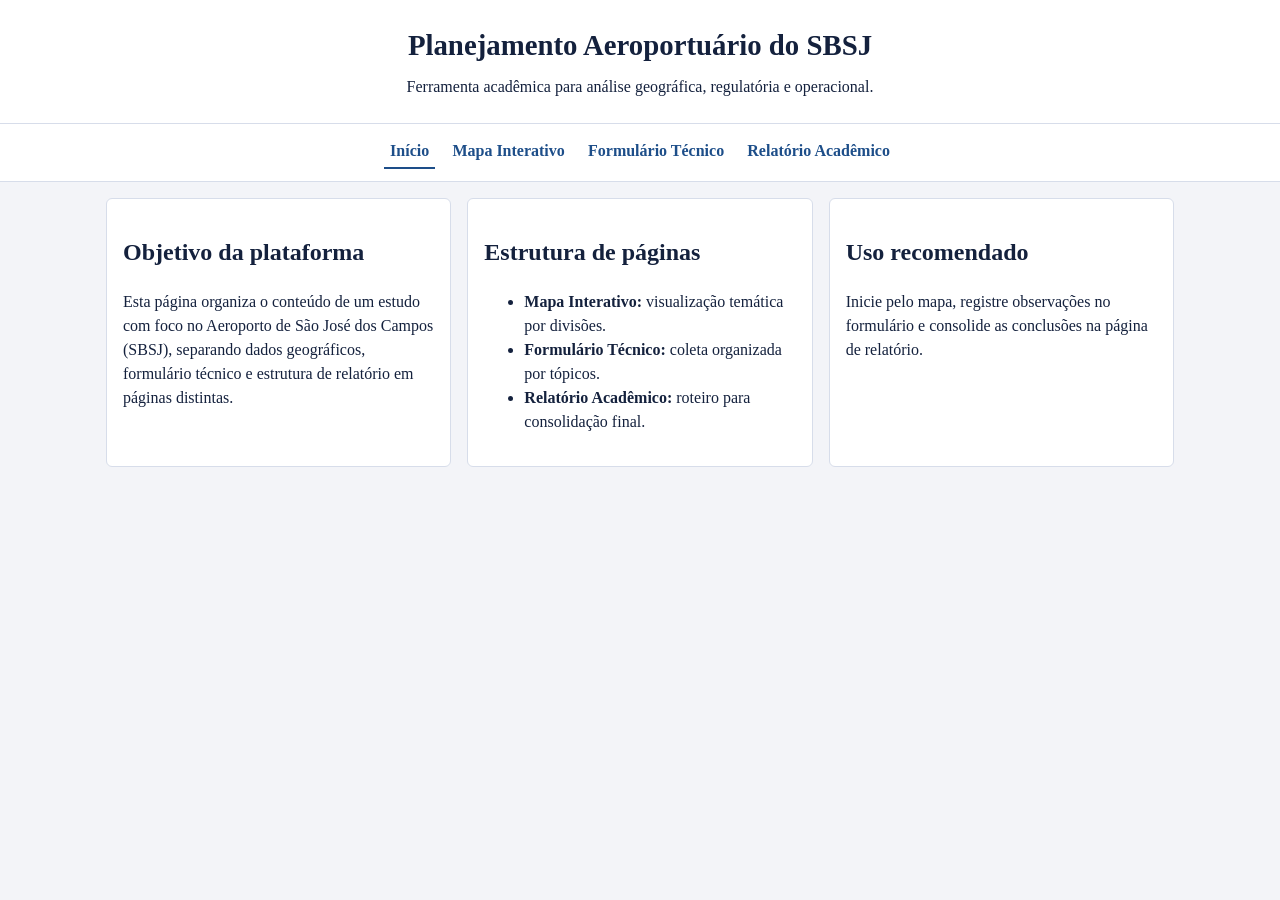
==== index.html @ b02fcdd8 "feat: add multi-page academic interactive SBSJ tool Agent-Logs-Url: https://github.com/BiellGG14/Apr" ====
<!DOCTYPE html>
<html lang="pt-BR">
  <head>
    <meta charset="UTF-8" />
    <meta name="viewport" content="width=device-width, initial-scale=1.0" />
    <title>Planejamento Aeroportuário SBSJ</title>
    <link rel="stylesheet" href="styles.css" />
  </head>
  <body>
    <header class="site-header">
      <h1>Planejamento Aeroportuário do SBSJ</h1>
      <p>Ferramenta acadêmica para análise geográfica, regulatória e operacional.</p>
    </header>

    <nav class="site-nav" aria-label="Navegação principal">
      <a href="index.html" aria-current="page">Início</a>
      <a href="mapa.html">Mapa Interativo</a>
      <a href="formulario.html">Formulário Técnico</a>
      <a href="relatorio.html">Relatório Acadêmico</a>
    </nav>

    <main class="content-grid">
      <section class="card">
        <h2>Objetivo da plataforma</h2>
        <p>
          Esta página organiza o conteúdo de um estudo com foco no Aeroporto de
          São José dos Campos (SBSJ), separando dados geográficos, formulário
          técnico e estrutura de relatório em páginas distintas.
        </p>
      </section>

      <section class="card">
        <h2>Estrutura de páginas</h2>
        <ul>
          <li><strong>Mapa Interativo:</strong> visualização temática por divisões.</li>
          <li><strong>Formulário Técnico:</strong> coleta organizada por tópicos.</li>
          <li><strong>Relatório Acadêmico:</strong> roteiro para consolidação final.</li>
        </ul>
      </section>

      <section class="card">
        <h2>Uso recomendado</h2>
        <p>
          Inicie pelo mapa, registre observações no formulário e consolide as
          conclusões na página de relatório.
        </p>
      </section>
    </main>
  </body>
</html>
---- styles.css ----
:root {
  --background: #f3f4f8;
  --surface: #ffffff;
  --text: #14213d;
  --accent: #1d4e89;
  --border: #d7ddea;
}

* {
  box-sizing: border-box;
}

body {
  margin: 0;
  font-family: "Times New Roman", Georgia, serif;
  background: var(--background);
  color: var(--text);
  line-height: 1.5;
}

.site-header {
  background: var(--surface);
  border-bottom: 1px solid var(--border);
  padding: 1.5rem 1rem;
  text-align: center;
}

.site-header h1 {
  margin: 0;
  font-size: 1.8rem;
}

.site-header p {
  margin: 0.5rem 0 0;
}

.site-nav {
  display: flex;
  flex-wrap: wrap;
  gap: 0.75rem;
  justify-content: center;
  background: var(--surface);
  padding: 0.75rem 1rem;
  border-bottom: 1px solid var(--border);
}

.site-nav a {
  text-decoration: none;
  color: var(--accent);
  font-weight: 700;
  padding: 0.2rem 0.35rem;
}

.site-nav a[aria-current="page"] {
  border-bottom: 2px solid var(--accent);
}

.content-grid,
.two-column-layout {
  max-width: 1100px;
  margin: 1rem auto;
  padding: 0 1rem;
  display: grid;
  gap: 1rem;
}

.content-grid {
  grid-template-columns: repeat(auto-fit, minmax(260px, 1fr));
}

.two-column-layout {
  grid-template-columns: 2fr 1fr;
}

.card {
  background: var(--surface);
  border: 1px solid var(--border);
  border-radius: 6px;
  padding: 1rem;
}

.map-card {
  min-height: 520px;
}

#map {
  width: 100%;
  height: 450px;
  border: 1px solid var(--border);
}

.form-container form {
  display: grid;
  gap: 1rem;
}

fieldset {
  border: 1px solid var(--border);
  padding: 0.8rem;
}

legend {
  font-weight: 700;
}

label {
  display: block;
  margin-bottom: 0.4rem;
}

textarea {
  width: 100%;
  resize: vertical;
  font: inherit;
}

button {
  justify-self: start;
  background: var(--accent);
  color: #ffffff;
  border: none;
  border-radius: 4px;
  padding: 0.5rem 1rem;
  cursor: pointer;
}

@media (max-width: 900px) {
  .two-column-layout {
    grid-template-columns: 1fr;
  }
}
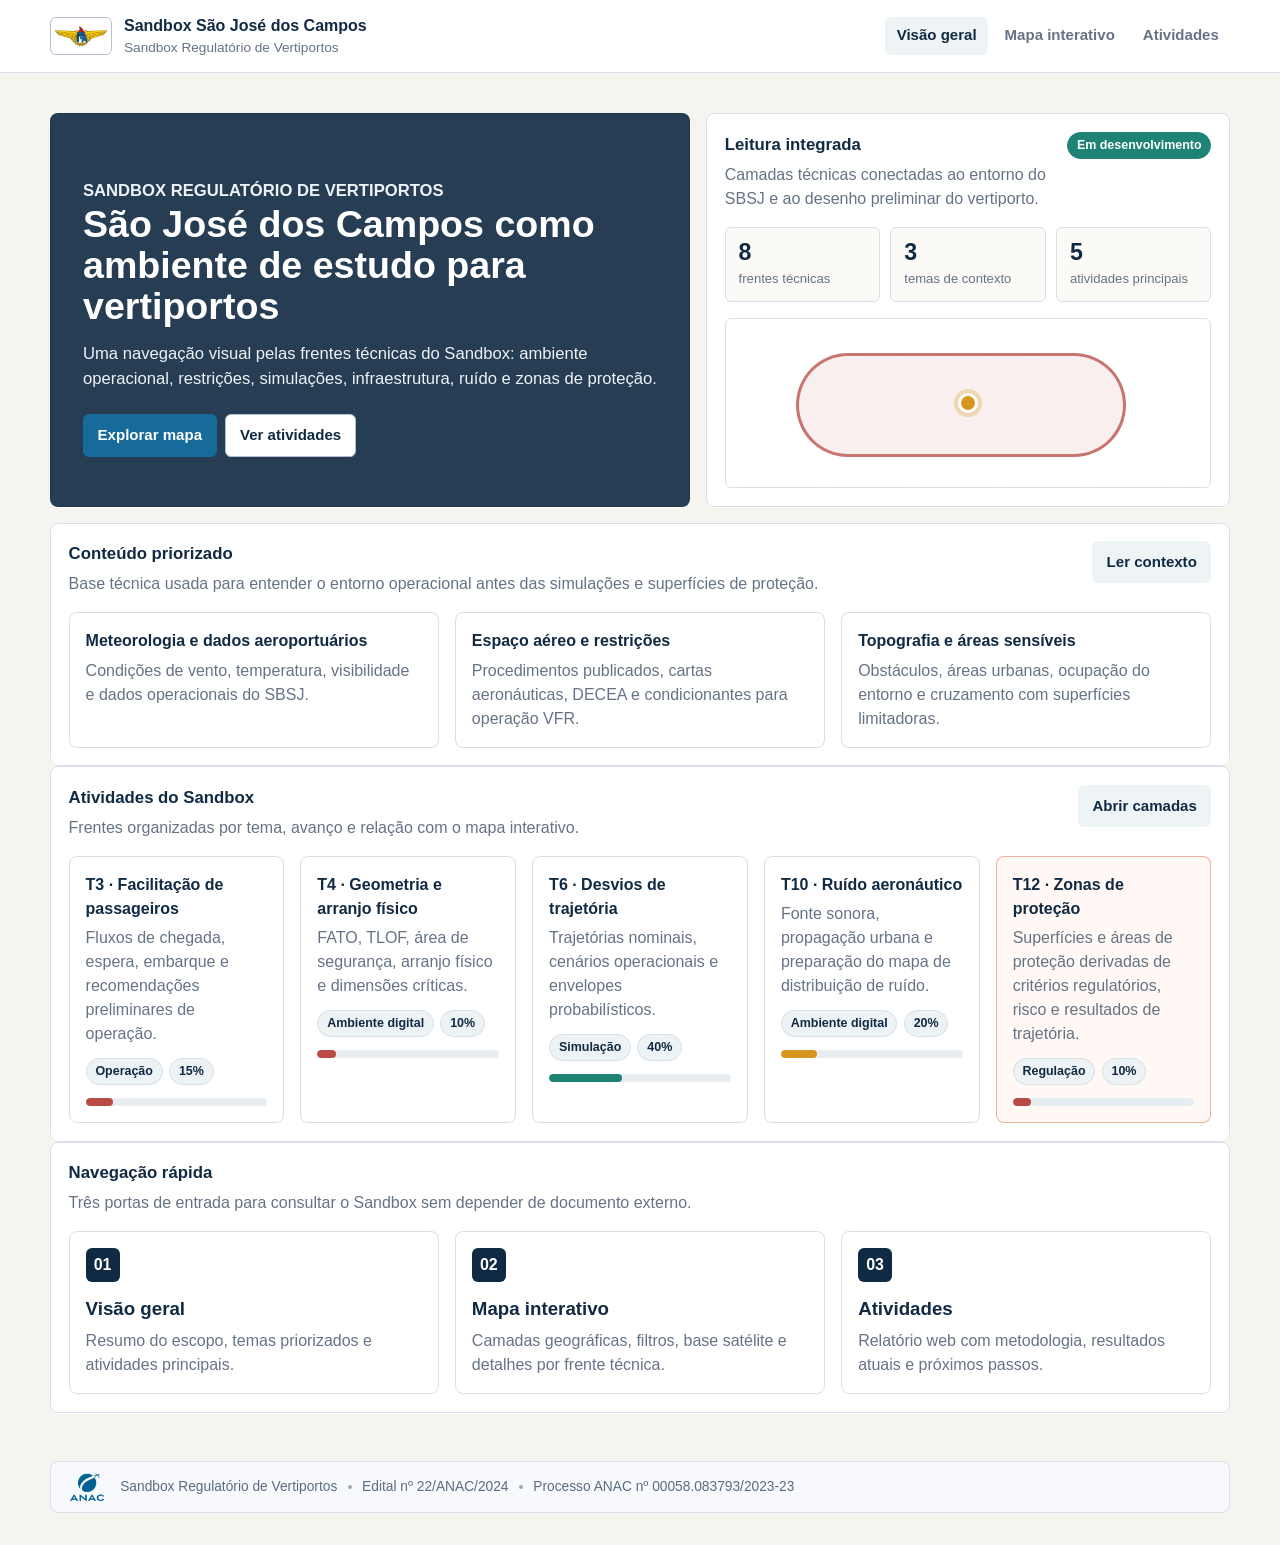
==== commit bd87722a: "Reestrutura site do Sandbox" ====
--- a/index.html
+++ b/index.html
@@ -3,48 +3,196 @@
   <head>
     <meta charset="UTF-8" />
     <meta name="viewport" content="width=device-width, initial-scale=1.0" />
-    <title>Planejamento Aeroportuário SBSJ</title>
-    <link rel="stylesheet" href="styles.css" />
+    <title>Sandbox São José dos Campos | ITA</title>
+    <meta
+      name="description"
+      content="Portal interativo do Sandbox Regulatório de Vertiportos em São José dos Campos."
+    />
+    <link rel="stylesheet" href="assets/css/styles.css" />
   </head>
   <body>
-    <header class="site-header">
-      <h1>Planejamento Aeroportuário do SBSJ</h1>
-      <p>Ferramenta acadêmica para análise geográfica, regulatória e operacional.</p>
+    <header class="topbar">
+      <a class="brand" href="index.html" aria-label="Página inicial">
+        <span class="brand-mark logo-mark">
+          <img src="assets/img/ita.png" alt="ITA" />
+        </span>
+        <span class="brand-text">
+          <span class="brand-title">Sandbox São José dos Campos</span>
+          <span class="brand-subtitle">Sandbox Regulatório de Vertiportos</span>
+        </span>
+      </a>
+
+      <nav class="site-nav" aria-label="Navegação principal">
+        <a href="index.html" aria-current="page">Visão geral</a>
+        <a href="mapa.html">Mapa interativo</a>
+        <a href="relatorio.html">Atividades</a>
+      </nav>
     </header>
 
-    <nav class="site-nav" aria-label="Navegação principal">
-      <a href="index.html" aria-current="page">Início</a>
-      <a href="mapa.html">Mapa Interativo</a>
-      <a href="formulario.html">Formulário Técnico</a>
-      <a href="relatorio.html">Relatório Acadêmico</a>
-    </nav>
+    <main class="page-shell">
+      <section class="executive-hero">
+        <div class="hero-copy">
+          <p class="eyebrow">Sandbox Regulatório de Vertiportos</p>
+          <h1>São José dos Campos como ambiente de estudo para vertiportos</h1>
+          <p>
+            Uma navegação visual pelas frentes técnicas do Sandbox: ambiente
+            operacional, restrições, simulações, infraestrutura, ruído e zonas
+            de proteção.
+          </p>
+          <div class="hero-actions">
+            <a class="button primary" href="mapa.html">Explorar mapa</a>
+            <a class="button secondary" href="relatorio.html">Ver atividades</a>
+          </div>
+        </div>
 
-    <main class="content-grid">
-      <section class="card">
-        <h2>Objetivo da plataforma</h2>
-        <p>
-          Esta página organiza o conteúdo de um estudo com foco no Aeroporto de
-          São José dos Campos (SBSJ), separando dados geográficos, formulário
-          técnico e estrutura de relatório em páginas distintas.
-        </p>
+        <aside class="hero-panel" aria-label="Resumo do Sandbox">
+          <div class="panel-heading">
+            <div>
+              <h2>Leitura integrada</h2>
+              <p>Camadas técnicas conectadas ao entorno do SBSJ e ao desenho preliminar do vertiporto.</p>
+            </div>
+            <span class="status-pill progress">Em desenvolvimento</span>
+          </div>
+
+          <div class="metric-grid">
+            <div class="metric">
+              <strong>8</strong>
+              <span>frentes técnicas</span>
+            </div>
+            <div class="metric">
+              <strong>3</strong>
+              <span>temas de contexto</span>
+            </div>
+            <div class="metric">
+              <strong>5</strong>
+              <span>atividades principais</span>
+            </div>
+          </div>
+
+          <div class="mini-map" aria-hidden="true"></div>
+        </aside>
       </section>
 
-      <section class="card">
-        <h2>Estrutura de páginas</h2>
-        <ul>
-          <li><strong>Mapa Interativo:</strong> visualização temática por divisões.</li>
-          <li><strong>Formulário Técnico:</strong> coleta organizada por tópicos.</li>
-          <li><strong>Relatório Acadêmico:</strong> roteiro para consolidação final.</li>
-        </ul>
+      <section class="surface-panel" aria-labelledby="temas-title">
+        <div class="panel-heading">
+          <div>
+            <h2 id="temas-title">Conteúdo priorizado</h2>
+            <p>Base técnica usada para entender o entorno operacional antes das simulações e superfícies de proteção.</p>
+          </div>
+          <a class="button ghost" href="relatorio.html#contexto">Ler contexto</a>
+        </div>
+
+        <div class="topic-grid">
+          <a class="topic-card link-card" href="mapa.html#meteorologia">
+            <h3>Meteorologia e dados aeroportuários</h3>
+            <p>Condições de vento, temperatura, visibilidade e dados operacionais do SBSJ.</p>
+          </a>
+          <a class="topic-card link-card" href="mapa.html#espaco-aereo">
+            <h3>Espaço aéreo e restrições</h3>
+            <p>Procedimentos publicados, cartas aeronáuticas, DECEA e condicionantes para operação VFR.</p>
+          </a>
+          <a class="topic-card link-card" href="mapa.html#topografia">
+            <h3>Topografia e áreas sensíveis</h3>
+            <p>Obstáculos, áreas urbanas, ocupação do entorno e cruzamento com superfícies limitadoras.</p>
+          </a>
+        </div>
       </section>
 
-      <section class="card">
-        <h2>Uso recomendado</h2>
-        <p>
-          Inicie pelo mapa, registre observações no formulário e consolide as
-          conclusões na página de relatório.
-        </p>
+      <section class="surface-panel" aria-labelledby="tarefas-title">
+        <div class="panel-heading">
+          <div>
+            <h2 id="tarefas-title">Atividades do Sandbox</h2>
+            <p>Frentes organizadas por tema, avanço e relação com o mapa interativo.</p>
+          </div>
+          <a class="button ghost" href="mapa.html">Abrir camadas</a>
+        </div>
+
+        <div class="task-grid">
+          <a class="task-card link-card" href="relatorio.html#t3">
+            <h3>T3 · Facilitação de passageiros</h3>
+            <p>Fluxos de chegada, espera, embarque e recomendações preliminares de operação.</p>
+            <div class="task-meta">
+              <span class="data-pill">Operação</span>
+              <span class="data-pill">15%</span>
+            </div>
+            <div class="progress-bar low"><span style="width: 15%"></span></div>
+          </a>
+
+          <a class="task-card link-card" href="relatorio.html#t4">
+            <h3>T4 · Geometria e arranjo físico</h3>
+            <p>FATO, TLOF, área de segurança, arranjo físico e dimensões críticas.</p>
+            <div class="task-meta">
+              <span class="data-pill">Ambiente digital</span>
+              <span class="data-pill">10%</span>
+            </div>
+            <div class="progress-bar low"><span style="width: 10%"></span></div>
+          </a>
+
+          <a class="task-card link-card" href="relatorio.html#t6">
+            <h3>T6 · Desvios de trajetória</h3>
+            <p>Trajetórias nominais, cenários operacionais e envelopes probabilísticos.</p>
+            <div class="task-meta">
+              <span class="data-pill">Simulação</span>
+              <span class="data-pill">40%</span>
+            </div>
+            <div class="progress-bar"><span style="width: 40%"></span></div>
+          </a>
+
+          <a class="task-card link-card" href="relatorio.html#t10">
+            <h3>T10 · Ruído aeronáutico</h3>
+            <p>Fonte sonora, propagação urbana e preparação do mapa de distribuição de ruído.</p>
+            <div class="task-meta">
+              <span class="data-pill">Ambiente digital</span>
+              <span class="data-pill">20%</span>
+            </div>
+            <div class="progress-bar warn"><span style="width: 20%"></span></div>
+          </a>
+
+          <a class="task-card link-card task-card-featured" href="relatorio.html#t12">
+            <h3>T12 · Zonas de proteção</h3>
+            <p>Superfícies e áreas de proteção derivadas de critérios regulatórios, risco e resultados de trajetória.</p>
+            <div class="task-meta">
+              <span class="data-pill">Regulação</span>
+              <span class="data-pill">10%</span>
+            </div>
+            <div class="progress-bar low"><span style="width: 10%"></span></div>
+          </a>
+        </div>
+      </section>
+
+      <section class="surface-panel" aria-labelledby="navegacao-title">
+        <div class="panel-heading">
+          <div>
+            <h2 id="navegacao-title">Navegação rápida</h2>
+            <p>Três portas de entrada para consultar o Sandbox sem depender de documento externo.</p>
+          </div>
+        </div>
+
+        <div class="section-grid">
+          <a class="nav-card link-card" href="index.html">
+            <span>01</span>
+            <h3>Visão geral</h3>
+            <p>Resumo do escopo, temas priorizados e atividades principais.</p>
+          </a>
+          <a class="nav-card link-card" href="mapa.html">
+            <span>02</span>
+            <h3>Mapa interativo</h3>
+            <p>Camadas geográficas, filtros, base satélite e detalhes por frente técnica.</p>
+          </a>
+          <a class="nav-card link-card" href="relatorio.html">
+            <span>03</span>
+            <h3>Atividades</h3>
+            <p>Relatório web com metodologia, resultados atuais e próximos passos.</p>
+          </a>
+        </div>
       </section>
     </main>
+
+    <footer class="site-footer institutional-footer">
+      <img src="assets/img/anac.png" alt="ANAC" />
+      <span>Sandbox Regulatório de Vertiportos</span>
+      <span>Edital nº 22/ANAC/2024</span>
+      <span>Processo ANAC nº 00058.083793/2023-23</span>
+    </footer>
   </body>
 </html>
--- a/assets/css/styles.css
+++ b/assets/css/styles.css
@@ -0,0 +1,1164 @@
+:root {
+  --paper: #f6f4ef;
+  --surface: #ffffff;
+  --surface-soft: #fbfaf7;
+  --ink: #17202c;
+  --muted: #667385;
+  --navy: #112a43;
+  --blue: #176b9b;
+  --teal: #1e8274;
+  --amber: #d7971e;
+  --red: #b94b45;
+  --green: #4f7d3f;
+  --line: #d9dee8;
+  --line-strong: #b7c0cf;
+  --shadow: 0 18px 42px rgba(20, 32, 45, 0.11);
+  --radius: 8px;
+  --radius-sm: 6px;
+  --content: 1180px;
+}
+
+* {
+  box-sizing: border-box;
+}
+
+html {
+  min-height: 100%;
+}
+
+body {
+  margin: 0;
+  min-height: 100%;
+  font-family: Arial, Helvetica, sans-serif;
+  color: var(--ink);
+  background: var(--paper);
+  line-height: 1.5;
+  letter-spacing: 0;
+}
+
+body.map-page {
+  overflow-x: hidden;
+}
+
+a {
+  color: inherit;
+}
+
+p,
+h1,
+h2,
+h3 {
+  overflow-wrap: anywhere;
+}
+
+.topbar {
+  position: sticky;
+  top: 0;
+  z-index: 600;
+  display: flex;
+  align-items: center;
+  justify-content: space-between;
+  gap: 1rem;
+  min-height: 70px;
+  padding: 0.85rem max(1rem, calc((100vw - var(--content)) / 2));
+  background: rgba(255, 255, 255, 0.96);
+  border-bottom: 1px solid var(--line);
+  backdrop-filter: blur(10px);
+}
+
+.brand {
+  display: inline-flex;
+  align-items: center;
+  gap: 0.75rem;
+  min-width: 0;
+  text-decoration: none;
+}
+
+.brand-mark {
+  display: grid;
+  place-items: center;
+  width: 42px;
+  height: 42px;
+  flex: 0 0 auto;
+  border: 1px solid var(--line-strong);
+  border-radius: var(--radius-sm);
+  color: #ffffff;
+  background: var(--navy);
+  font-weight: 800;
+}
+
+.brand-mark.logo-mark {
+  width: 62px;
+  height: 38px;
+  padding: 0.25rem;
+  overflow: hidden;
+  background: #ffffff;
+}
+
+.brand-mark.logo-mark img {
+  display: block;
+  width: 100%;
+  height: 100%;
+  object-fit: contain;
+}
+
+.brand-text {
+  display: grid;
+  min-width: 0;
+}
+
+.brand-title {
+  font-weight: 800;
+  color: var(--navy);
+  white-space: nowrap;
+}
+
+.brand-subtitle {
+  color: var(--muted);
+  font-size: 0.85rem;
+  white-space: nowrap;
+}
+
+.site-nav {
+  display: flex;
+  align-items: center;
+  justify-content: flex-end;
+  gap: 0.35rem;
+  min-width: 0;
+}
+
+.site-nav a {
+  min-height: 38px;
+  padding: 0.45rem 0.7rem;
+  border-radius: var(--radius-sm);
+  color: var(--muted);
+  font-size: 0.94rem;
+  font-weight: 700;
+  text-decoration: none;
+  white-space: nowrap;
+}
+
+.site-nav a:hover,
+.site-nav a[aria-current="page"] {
+  color: var(--navy);
+  background: #eef3f6;
+}
+
+.link-card {
+  color: inherit;
+  text-decoration: none;
+  transition: transform 160ms ease, border-color 160ms ease, box-shadow 160ms ease;
+}
+
+.link-card:hover {
+  border-color: var(--blue);
+  box-shadow: 0 12px 28px rgba(20, 32, 45, 0.1);
+  transform: translateY(-2px);
+}
+
+.page-shell {
+  width: min(var(--content), calc(100% - 2rem));
+  margin: 0 auto;
+  padding: 1.4rem 0 3rem;
+}
+
+.page-shell.narrow {
+  width: min(980px, calc(100% - 2rem));
+}
+
+.executive-hero {
+  display: grid;
+  grid-template-columns: minmax(0, 1.1fr) minmax(320px, 0.9fr);
+  gap: 1rem;
+  align-items: stretch;
+  padding: 1.15rem 0 1rem;
+}
+
+.hero-copy,
+.hero-panel,
+.surface-panel,
+.map-sidebar,
+.map-details,
+.form-section,
+.pdf-panel,
+.report-summary,
+.task-card,
+.topic-card,
+.timeline-card {
+  background: var(--surface);
+  border: 1px solid var(--line);
+  border-radius: var(--radius);
+  box-shadow: 0 1px 0 rgba(255, 255, 255, 0.7);
+}
+
+.hero-copy {
+  display: grid;
+  align-content: center;
+  min-height: 360px;
+  padding: 2rem;
+  color: #ffffff;
+  background-color: rgba(17, 42, 67, 0.9);
+  background-image: url("https://tile.openstreetmap.org/13/3054/4658.png");
+  background-blend-mode: multiply;
+  background-size: cover;
+  background-position: center;
+  border-color: rgba(17, 42, 67, 0.35);
+}
+
+.eyebrow {
+  margin: 0 0 0.8rem;
+  color: #dce7ef;
+  font-size: 0.78rem;
+  font-weight: 800;
+  text-transform: uppercase;
+}
+
+.hero-copy h1,
+.page-intro h1,
+.map-title h1,
+.report-hero h1 {
+  margin: 0;
+  color: inherit;
+  font-size: 2.35rem;
+  line-height: 1.08;
+}
+
+.hero-copy p {
+  max-width: 680px;
+  margin: 1rem 0 0;
+  color: #edf3f7;
+  font-size: 1.04rem;
+}
+
+.hero-actions,
+.action-row,
+.toolbar-actions {
+  display: flex;
+  flex-wrap: wrap;
+  gap: 0.55rem;
+  align-items: center;
+}
+
+.hero-actions {
+  margin-top: 1.4rem;
+}
+
+.button,
+button {
+  display: inline-flex;
+  align-items: center;
+  justify-content: center;
+  min-height: 38px;
+  padding: 0.55rem 0.85rem;
+  border: 1px solid transparent;
+  border-radius: var(--radius-sm);
+  font: inherit;
+  font-size: 0.94rem;
+  font-weight: 800;
+  text-decoration: none;
+  cursor: pointer;
+}
+
+.button.primary,
+button.primary {
+  color: #ffffff;
+  background: var(--blue);
+}
+
+.button.secondary,
+button.secondary {
+  color: var(--navy);
+  background: #ffffff;
+  border-color: var(--line-strong);
+}
+
+.button.ghost,
+button.ghost {
+  color: var(--navy);
+  background: #eef3f6;
+}
+
+.button:hover,
+button:hover {
+  filter: brightness(0.97);
+}
+
+.hero-panel {
+  display: grid;
+  gap: 1rem;
+  padding: 1.1rem;
+}
+
+.panel-heading {
+  display: flex;
+  align-items: flex-start;
+  justify-content: space-between;
+  gap: 1rem;
+}
+
+.panel-heading h2,
+.surface-panel h2,
+.map-sidebar h2,
+.map-details h2,
+.form-section h2,
+.pdf-panel h2,
+.report-summary h2 {
+  margin: 0;
+  color: var(--navy);
+  font-size: 1.05rem;
+}
+
+.panel-heading p,
+.surface-panel p,
+.topic-card p,
+.task-card p,
+.timeline-card p,
+.report-summary p,
+.form-section p {
+  margin: 0.35rem 0 0;
+  color: var(--muted);
+}
+
+.status-pill,
+.data-pill {
+  display: inline-flex;
+  align-items: center;
+  min-height: 26px;
+  padding: 0.2rem 0.55rem;
+  border-radius: 999px;
+  color: var(--navy);
+  background: #edf2f5;
+  border: 1px solid var(--line);
+  font-size: 0.78rem;
+  font-weight: 800;
+  white-space: nowrap;
+}
+
+.status-pill.progress {
+  color: #ffffff;
+  background: var(--teal);
+  border-color: var(--teal);
+}
+
+.metric-grid {
+  display: grid;
+  grid-template-columns: repeat(3, 1fr);
+  gap: 0.65rem;
+}
+
+.metric {
+  min-width: 0;
+  padding: 0.8rem;
+  border: 1px solid var(--line);
+  border-radius: var(--radius-sm);
+  background: var(--surface-soft);
+}
+
+.metric strong {
+  display: block;
+  color: var(--navy);
+  font-size: 1.45rem;
+  line-height: 1;
+}
+
+.metric span {
+  display: block;
+  margin-top: 0.3rem;
+  color: var(--muted);
+  font-size: 0.82rem;
+}
+
+.mini-map {
+  position: relative;
+  min-height: 170px;
+  overflow: hidden;
+  border: 1px solid var(--line);
+  border-radius: var(--radius-sm);
+  background:
+    linear-gradient(90deg, rgba(255, 255, 255, 0.78), rgba(255, 255, 255, 0.52)),
+    url("https://tile.openstreetmap.org/12/1527/2329.png");
+  background-size: cover;
+  background-position: center;
+}
+
+.mini-map::before,
+.mini-map::after {
+  position: absolute;
+  content: "";
+  border-radius: 999px;
+}
+
+.mini-map::before {
+  inset: 34px 84px 30px 70px;
+  border: 3px solid rgba(185, 75, 69, 0.75);
+  background: rgba(185, 75, 69, 0.09);
+}
+
+.mini-map::after {
+  width: 14px;
+  height: 14px;
+  left: 50%;
+  top: 50%;
+  background: var(--amber);
+  border: 3px solid #ffffff;
+  box-shadow: 0 0 0 4px rgba(215, 151, 30, 0.28);
+  transform: translate(-50%, -50%);
+}
+
+.surface-panel {
+  padding: 1.1rem;
+}
+
+.section-grid,
+.topic-grid,
+.task-grid,
+.timeline-grid {
+  display: grid;
+  gap: 1rem;
+}
+
+.section-grid {
+  grid-template-columns: repeat(3, minmax(0, 1fr));
+  margin-top: 1rem;
+}
+
+.topic-grid {
+  grid-template-columns: repeat(3, minmax(0, 1fr));
+  margin-top: 1rem;
+}
+
+.task-grid {
+  grid-template-columns: repeat(auto-fit, minmax(210px, 1fr));
+  margin-top: 1rem;
+}
+
+.timeline-grid {
+  grid-template-columns: repeat(5, minmax(0, 1fr));
+  margin-top: 1rem;
+}
+
+.nav-card {
+  min-height: 160px;
+  padding: 1rem;
+  background: var(--surface);
+  border: 1px solid var(--line);
+  border-radius: var(--radius);
+}
+
+.nav-card span {
+  display: inline-grid;
+  place-items: center;
+  width: 34px;
+  height: 34px;
+  margin-bottom: 0.8rem;
+  border-radius: var(--radius-sm);
+  color: #ffffff;
+  background: var(--navy);
+  font-weight: 800;
+}
+
+.nav-card h3 {
+  margin: 0;
+  color: var(--navy);
+}
+
+.nav-card p {
+  margin: 0.4rem 0 0;
+  color: var(--muted);
+}
+
+.topic-card,
+.task-card,
+.timeline-card {
+  padding: 1rem;
+}
+
+.task-card-featured {
+  border-color: rgba(224, 91, 42, 0.45);
+  background: #fff8f4;
+}
+
+.topic-card h3,
+.task-card h3,
+.timeline-card h3 {
+  margin: 0;
+  color: var(--navy);
+  font-size: 1rem;
+}
+
+.task-meta {
+  display: flex;
+  flex-wrap: wrap;
+  gap: 0.4rem;
+  margin-top: 0.75rem;
+}
+
+.progress-bar {
+  height: 8px;
+  margin-top: 0.8rem;
+  overflow: hidden;
+  border-radius: 999px;
+  background: #e8edf2;
+}
+
+.progress-bar span {
+  display: block;
+  height: 100%;
+  border-radius: inherit;
+  background: var(--teal);
+}
+
+.progress-bar.warn span {
+  background: var(--amber);
+}
+
+.progress-bar.low span {
+  background: var(--red);
+}
+
+.map-shell {
+  display: grid;
+  gap: 0.9rem;
+  width: min(1500px, calc(100% - 1.2rem));
+  margin: 0 auto;
+  padding: 0.9rem 0 1.2rem;
+}
+
+.map-toolbar {
+  display: flex;
+  align-items: center;
+  justify-content: space-between;
+  gap: 1rem;
+  padding: 0.8rem 0.9rem;
+  background: var(--surface);
+  border: 1px solid var(--line);
+  border-radius: var(--radius);
+}
+
+.map-title h1 {
+  font-size: 1.35rem;
+}
+
+.map-title p {
+  margin: 0.15rem 0 0;
+  color: var(--muted);
+  font-size: 0.92rem;
+}
+
+.map-workspace {
+  display: grid;
+  grid-template-columns: 310px minmax(0, 1fr);
+  gap: 0.8rem;
+  align-items: stretch;
+}
+
+.map-sidebar,
+.map-details {
+  min-height: 0;
+  padding: 0.95rem;
+}
+
+.map-main {
+  display: grid;
+  gap: 0.8rem;
+  min-width: 0;
+}
+
+.map-stage {
+  position: relative;
+  min-width: 0;
+  min-height: 620px;
+  overflow: hidden;
+  border: 1px solid var(--line-strong);
+  border-radius: var(--radius);
+  background: #dbe3e9;
+  box-shadow: var(--shadow);
+}
+
+#map {
+  width: 100%;
+  height: calc(100vh - 210px);
+  min-height: 620px;
+  background: #dbe3e9;
+}
+
+.map-status-strip {
+  position: absolute;
+  left: 0.75rem;
+  bottom: 0.75rem;
+  z-index: 450;
+  display: flex;
+  flex-wrap: wrap;
+  gap: 0.4rem;
+  max-width: calc(100% - 1.5rem);
+}
+
+.map-badge {
+  display: inline-flex;
+  align-items: center;
+  min-height: 30px;
+  padding: 0.25rem 0.55rem;
+  border: 1px solid rgba(17, 42, 67, 0.16);
+  border-radius: var(--radius-sm);
+  color: var(--navy);
+  background: rgba(255, 255, 255, 0.93);
+  font-size: 0.82rem;
+  font-weight: 800;
+}
+
+.filter-bar {
+  display: grid;
+  grid-template-columns: repeat(2, minmax(0, 1fr));
+  gap: 0.4rem;
+  margin: 0.9rem 0;
+}
+
+.filter-bar button {
+  width: 100%;
+  min-height: 34px;
+  padding: 0.35rem 0.5rem;
+  color: var(--muted);
+  background: #f2f5f8;
+  border-color: var(--line);
+  font-size: 0.82rem;
+}
+
+.filter-bar button.is-active {
+  color: #ffffff;
+  background: var(--navy);
+  border-color: var(--navy);
+}
+
+.layer-list {
+  display: grid;
+  gap: 0.55rem;
+  max-height: calc(100vh - 330px);
+  min-height: 260px;
+  overflow: auto;
+  padding-right: 0.2rem;
+}
+
+.layer-card {
+  display: grid;
+  grid-template-columns: 18px minmax(0, 1fr);
+  gap: 0.55rem;
+  align-items: start;
+  padding: 0.72rem;
+  border: 1px solid var(--line);
+  border-radius: var(--radius-sm);
+  background: var(--surface-soft);
+}
+
+.layer-card.is-selected {
+  border-color: var(--blue);
+  box-shadow: inset 4px 0 0 var(--blue);
+}
+
+.layer-card input {
+  width: 18px;
+  height: 18px;
+  margin: 0.15rem 0 0;
+  accent-color: var(--blue);
+}
+
+.layer-card h3 {
+  margin: 0;
+  color: var(--navy);
+  font-size: 0.9rem;
+}
+
+.layer-card p {
+  margin: 0.2rem 0 0;
+  color: var(--muted);
+  font-size: 0.8rem;
+}
+
+.layer-color {
+  display: inline-block;
+  width: 0.8rem;
+  height: 0.8rem;
+  margin-right: 0.35rem;
+  border-radius: 3px;
+  vertical-align: -0.1rem;
+}
+
+.layer-card button {
+  min-height: 30px;
+  margin-top: 0.5rem;
+  padding: 0.25rem 0.55rem;
+  color: var(--navy);
+  background: #ffffff;
+  border-color: var(--line);
+  font-size: 0.78rem;
+}
+
+.details-header {
+  display: grid;
+  gap: 0.45rem;
+  padding-bottom: 0.8rem;
+  border-bottom: 1px solid var(--line);
+}
+
+.details-header h2 {
+  font-size: 1.15rem;
+}
+
+.details-meta {
+  display: flex;
+  flex-wrap: wrap;
+  gap: 0.35rem;
+}
+
+.details-body {
+  display: grid;
+  grid-template-columns: repeat(3, minmax(0, 1fr));
+  gap: 1rem;
+  margin-top: 1rem;
+}
+
+.details-body button {
+  align-self: start;
+  grid-column: 1 / -1;
+  justify-self: start;
+}
+
+.detail-block h3 {
+  margin: 0 0 0.4rem;
+  color: var(--navy);
+  font-size: 0.95rem;
+}
+
+.detail-block p,
+.detail-block li {
+  color: var(--muted);
+  font-size: 0.9rem;
+}
+
+.detail-block p {
+  margin: 0;
+}
+
+.detail-block ul {
+  display: grid;
+  gap: 0.35rem;
+  margin: 0;
+  padding-left: 1.05rem;
+}
+
+.leaflet-popup-content {
+  margin: 0.65rem 0.8rem;
+  color: var(--ink);
+  font-family: Arial, Helvetica, sans-serif;
+}
+
+.leaflet-popup-content strong {
+  color: var(--navy);
+}
+
+.page-intro,
+.report-hero {
+  display: grid;
+  gap: 0.8rem;
+  padding: 1.4rem;
+  color: #ffffff;
+  background: var(--navy);
+  border-radius: var(--radius);
+}
+
+.page-intro p,
+.report-hero p {
+  max-width: 840px;
+  margin: 0;
+  color: #edf3f7;
+}
+
+.technical-form {
+  display: grid;
+  gap: 1rem;
+  margin-top: 1rem;
+}
+
+.form-grid {
+  display: grid;
+  grid-template-columns: repeat(2, minmax(0, 1fr));
+  gap: 1rem;
+}
+
+.form-section {
+  display: grid;
+  gap: 0.75rem;
+  padding: 1rem;
+}
+
+fieldset.form-section {
+  margin: 0;
+}
+
+.field-row {
+  display: grid;
+  gap: 0.35rem;
+}
+
+label,
+legend {
+  color: var(--navy);
+  font-weight: 800;
+}
+
+label {
+  font-size: 0.9rem;
+}
+
+textarea,
+input,
+select {
+  width: 100%;
+  border: 1px solid var(--line-strong);
+  border-radius: var(--radius-sm);
+  color: var(--ink);
+  background: #ffffff;
+  font: inherit;
+}
+
+textarea {
+  min-height: 130px;
+  padding: 0.65rem;
+  resize: vertical;
+}
+
+input,
+select {
+  min-height: 38px;
+  padding: 0.45rem 0.55rem;
+}
+
+#form-status {
+  min-height: 24px;
+  margin: 0;
+  color: var(--teal);
+  font-weight: 800;
+}
+
+.report-layout {
+  display: grid;
+  grid-template-columns: minmax(0, 0.78fr) minmax(420px, 1.22fr);
+  gap: 1rem;
+  margin-top: 1rem;
+}
+
+.report-summary,
+.pdf-panel {
+  padding: 1rem;
+}
+
+.report-list {
+  display: grid;
+  gap: 0.7rem;
+  margin-top: 0.9rem;
+}
+
+.report-item {
+  padding: 0.8rem;
+  border: 1px solid var(--line);
+  border-radius: var(--radius-sm);
+  background: var(--surface-soft);
+}
+
+.report-item h3 {
+  margin: 0;
+  color: var(--navy);
+  font-size: 0.95rem;
+}
+
+.report-item p {
+  margin: 0.25rem 0 0;
+  color: var(--muted);
+  font-size: 0.88rem;
+}
+
+.pdf-frame {
+  width: 100%;
+  height: 690px;
+  margin-top: 0.9rem;
+  border: 1px solid var(--line-strong);
+  border-radius: var(--radius-sm);
+  background: #ffffff;
+}
+
+.report-page {
+  width: min(1240px, calc(100% - 2rem));
+}
+
+.report-reader {
+  display: grid;
+  grid-template-columns: 270px minmax(0, 1fr);
+  gap: 1rem;
+  align-items: start;
+  margin-top: 1rem;
+}
+
+.report-nav {
+  position: sticky;
+  top: 88px;
+  display: grid;
+  gap: 0.25rem;
+  padding: 1rem;
+  background: var(--surface);
+  border: 1px solid var(--line);
+  border-radius: var(--radius);
+}
+
+.report-nav h2 {
+  margin: 0 0 0.45rem;
+  color: var(--navy);
+  font-size: 1rem;
+}
+
+.report-nav a {
+  padding: 0.45rem 0.55rem;
+  border-radius: var(--radius-sm);
+  color: var(--muted);
+  font-size: 0.9rem;
+  font-weight: 700;
+  text-decoration: none;
+}
+
+.report-nav a:hover {
+  color: var(--navy);
+  background: #eef3f6;
+}
+
+.report-document {
+  display: grid;
+  gap: 1rem;
+}
+
+.report-section,
+.activity-report-card {
+  scroll-margin-top: 92px;
+  padding: 1.25rem;
+  background: var(--surface);
+  border: 1px solid var(--line);
+  border-radius: var(--radius);
+}
+
+.report-section h2,
+.activity-report-card h2 {
+  margin: 0;
+  color: var(--navy);
+}
+
+.report-section p,
+.activity-report-card p {
+  margin: 0.55rem 0 0;
+  color: var(--muted);
+}
+
+.section-kicker {
+  margin: 0 0 0.35rem !important;
+  color: var(--blue) !important;
+  font-size: 0.78rem;
+  font-weight: 800;
+  text-transform: uppercase;
+}
+
+.report-split {
+  display: grid;
+  grid-template-columns: minmax(0, 1fr) 320px;
+  gap: 1rem;
+  align-items: start;
+}
+
+.report-note {
+  padding: 1rem;
+  border: 1px solid var(--line);
+  border-radius: var(--radius-sm);
+  background: var(--surface-soft);
+}
+
+.report-note h3,
+.report-columns h3 {
+  margin: 0;
+  color: var(--navy);
+  font-size: 0.95rem;
+}
+
+.report-note a {
+  display: inline-flex;
+  margin-top: 0.75rem;
+  color: var(--blue);
+  font-weight: 800;
+  text-decoration: none;
+}
+
+.activity-report-header {
+  display: flex;
+  flex-wrap: wrap;
+  gap: 0.4rem;
+  margin-bottom: 0.7rem;
+}
+
+.report-columns {
+  display: grid;
+  grid-template-columns: repeat(3, minmax(0, 1fr));
+  gap: 0.8rem;
+  margin-top: 1rem;
+}
+
+.report-columns > div {
+  padding: 0.9rem;
+  border: 1px solid var(--line);
+  border-radius: var(--radius-sm);
+  background: var(--surface-soft);
+}
+
+.featured-report-card {
+  border-color: rgba(224, 91, 42, 0.45);
+  background: #fff8f4;
+}
+
+.site-footer {
+  width: min(var(--content), calc(100% - 2rem));
+  margin: 0 auto 2rem;
+  color: var(--muted);
+  font-size: 0.86rem;
+}
+
+.institutional-footer {
+  display: flex;
+  flex-wrap: wrap;
+  align-items: center;
+  gap: 0.65rem;
+  min-height: 52px;
+  padding: 0.65rem 0.8rem;
+  background: #f7f9fc;
+  border: 1px solid var(--line);
+  border-radius: var(--radius);
+}
+
+.institutional-footer img {
+  width: 46px;
+  height: 28px;
+  object-fit: contain;
+}
+
+.institutional-footer span {
+  display: inline-flex;
+  align-items: center;
+  min-height: 20px;
+  color: #5b6c80;
+}
+
+.institutional-footer span + span::before {
+  content: "";
+  width: 4px;
+  height: 4px;
+  margin-right: 0.65rem;
+  border-radius: 999px;
+  background: #9aa8b8;
+}
+
+@media (max-width: 1220px) {
+  .map-workspace {
+    grid-template-columns: 300px minmax(0, 1fr);
+  }
+
+  .layer-list {
+    max-height: 430px;
+  }
+
+  .task-grid {
+    grid-template-columns: repeat(2, minmax(0, 1fr));
+  }
+}
+
+@media (max-width: 900px) {
+  .topbar {
+    position: static;
+    align-items: flex-start;
+    flex-direction: column;
+  }
+
+  .site-nav {
+    justify-content: flex-start;
+    width: 100%;
+    overflow-x: auto;
+    padding-bottom: 0.1rem;
+  }
+
+  .executive-hero,
+  .section-grid,
+  .topic-grid,
+  .timeline-grid,
+  .report-layout,
+  .report-reader,
+  .report-split,
+  .report-columns,
+  .form-grid {
+    grid-template-columns: 1fr;
+  }
+
+  .report-nav {
+    position: static;
+  }
+
+  .hero-copy {
+    min-height: 320px;
+    padding: 1.25rem;
+  }
+
+  .hero-copy h1,
+  .page-intro h1,
+  .report-hero h1 {
+    font-size: 1.85rem;
+  }
+
+  .map-toolbar {
+    align-items: stretch;
+    flex-direction: column;
+  }
+
+  .map-workspace {
+    grid-template-columns: 1fr;
+  }
+
+  .map-stage,
+  #map {
+    min-height: 540px;
+  }
+
+  #map {
+    height: 540px;
+  }
+
+  .details-body {
+    grid-template-columns: 1fr;
+  }
+
+  .layer-list {
+    max-height: none;
+  }
+}
+
+@media (max-width: 560px) {
+  .brand-subtitle {
+    white-space: normal;
+  }
+
+  .metric-grid,
+  .task-grid {
+    grid-template-columns: 1fr;
+  }
+
+  .toolbar-actions .button,
+  .toolbar-actions button,
+  .hero-actions .button,
+  .action-row .button,
+  .action-row button {
+    width: 100%;
+  }
+
+  .filter-bar {
+    grid-template-columns: 1fr;
+  }
+}
